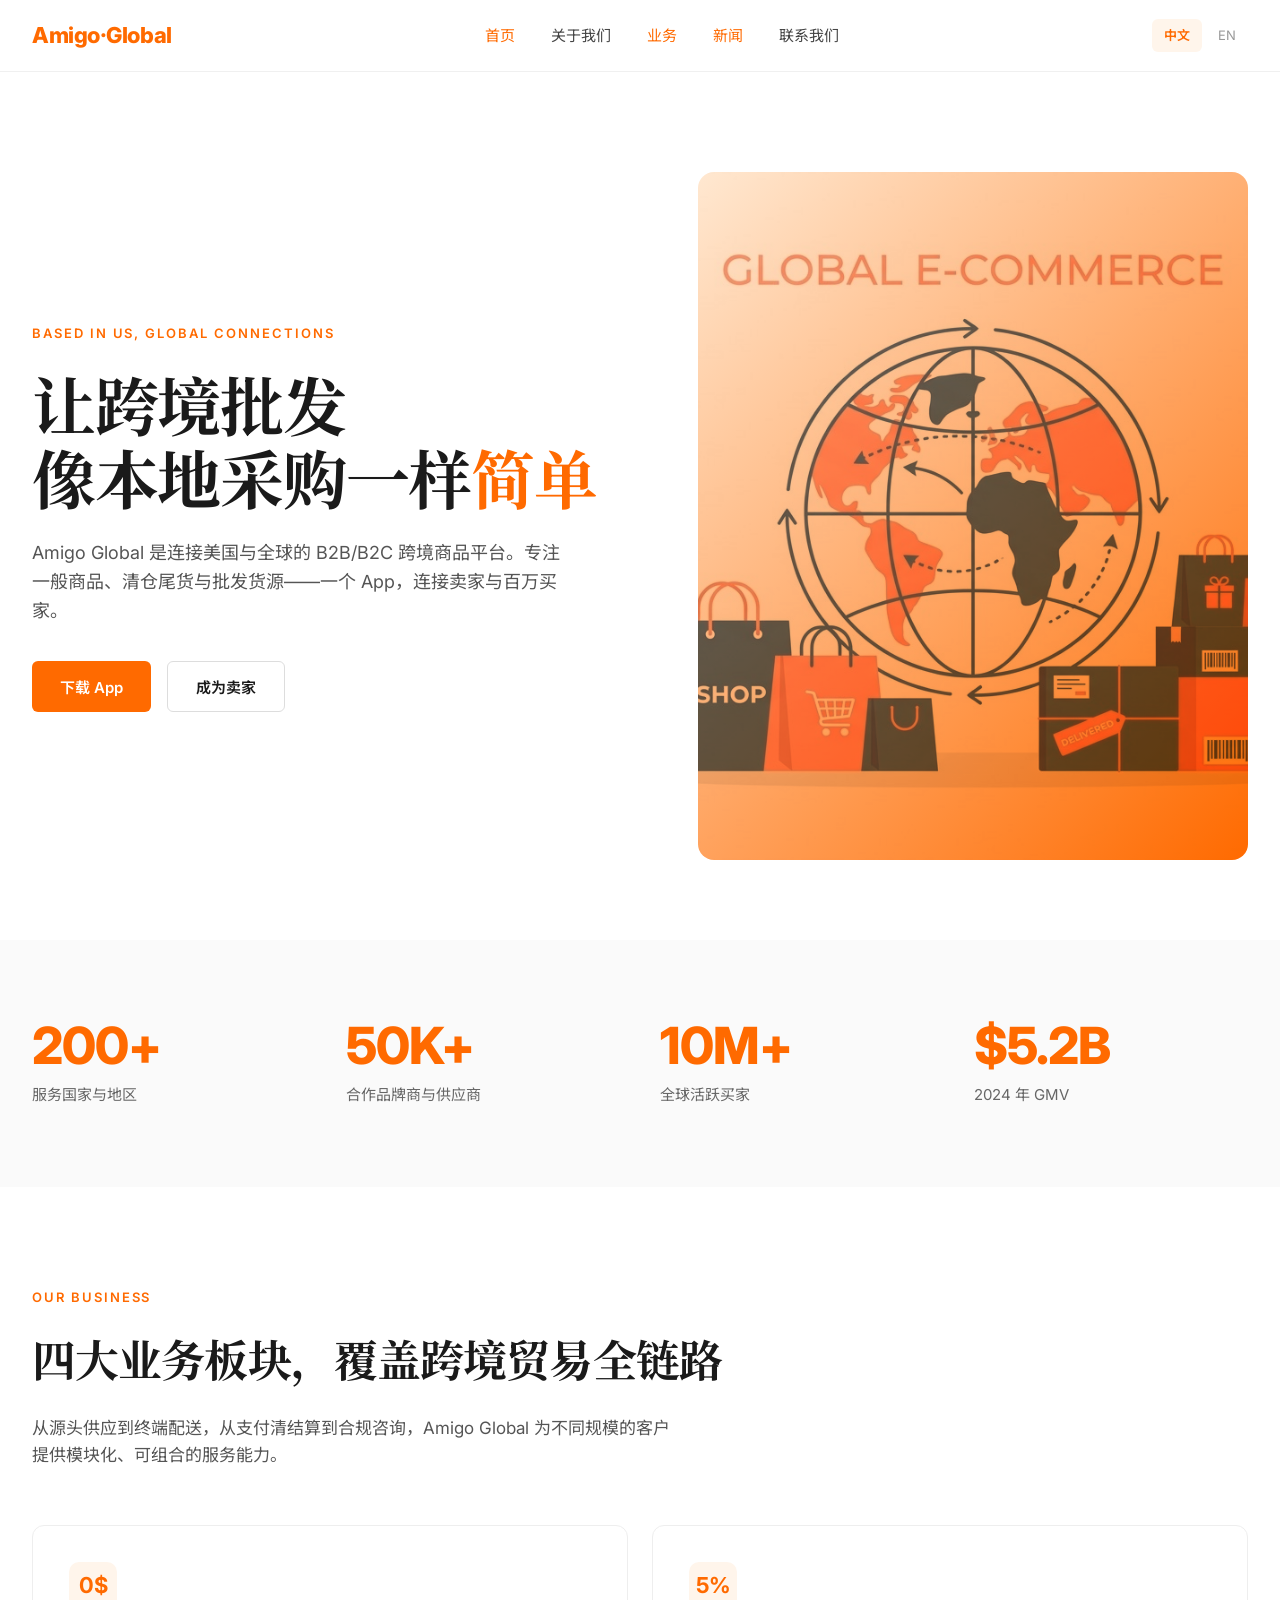
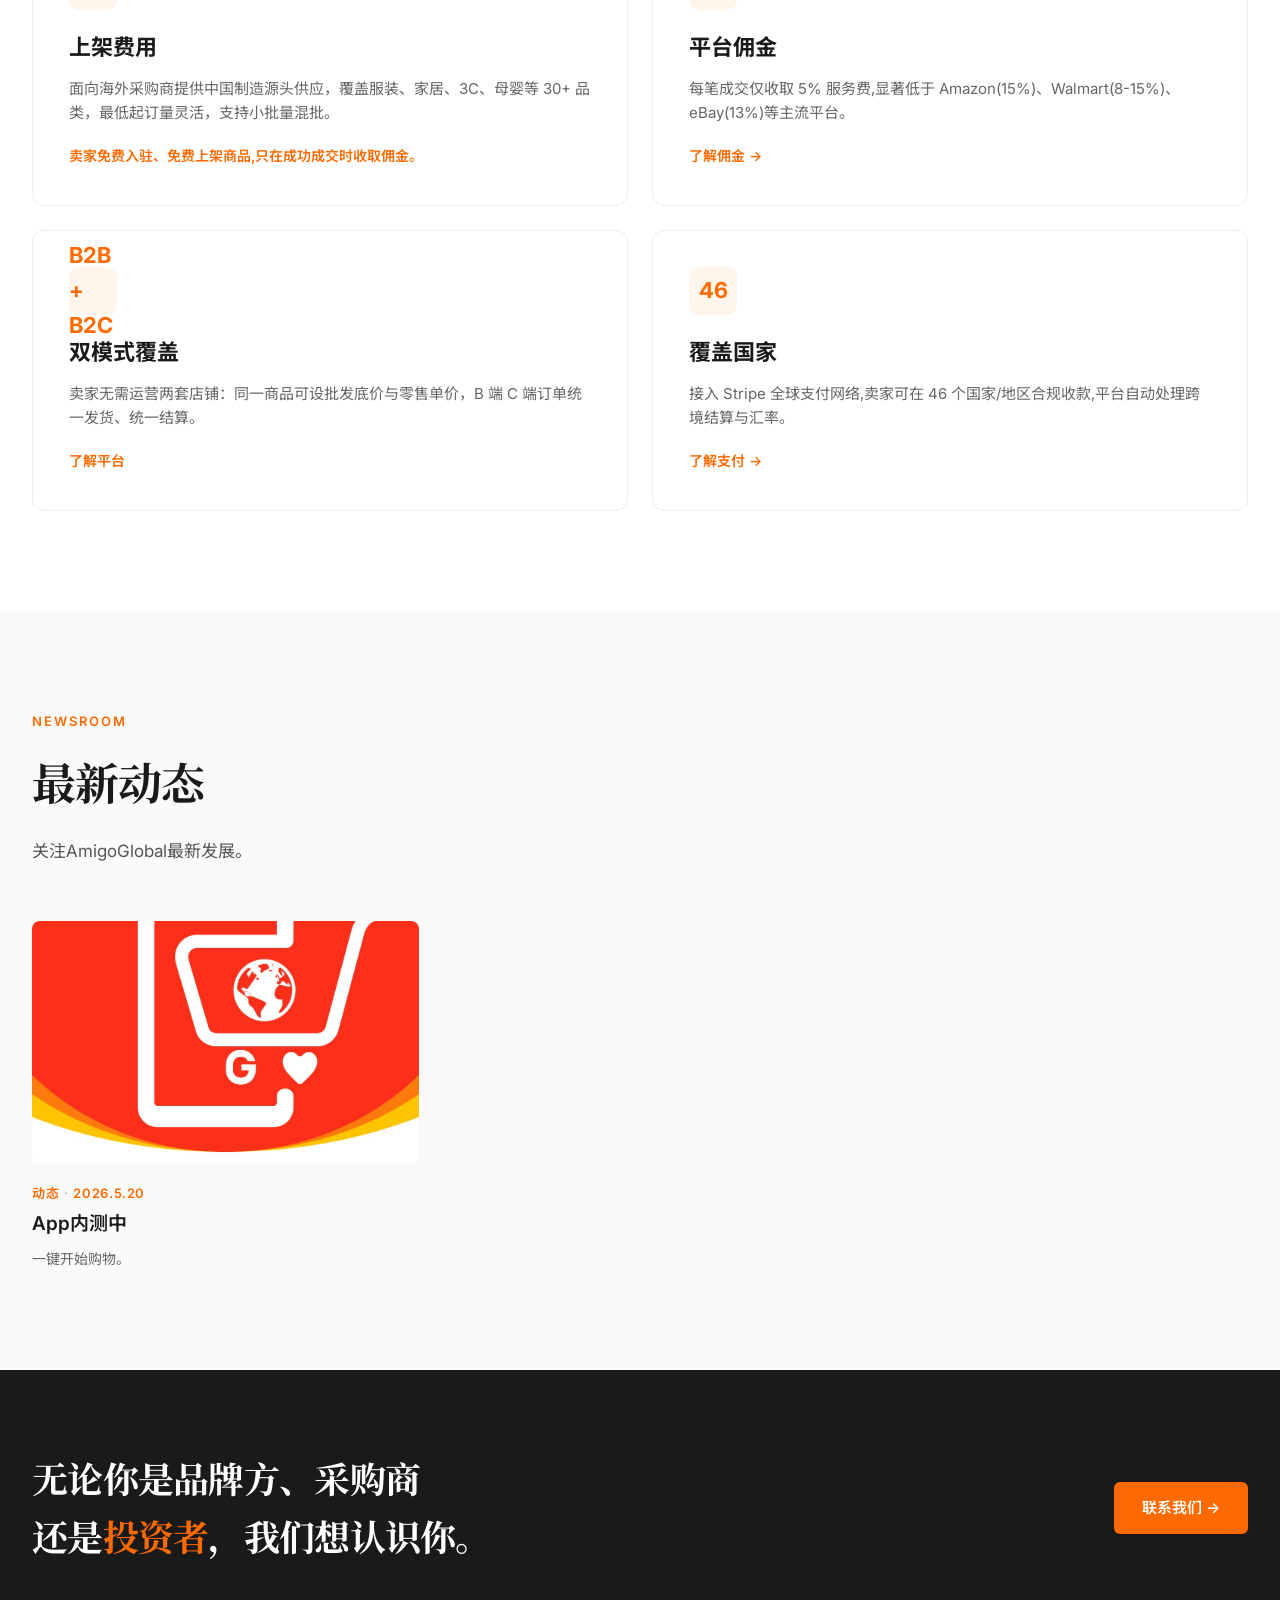
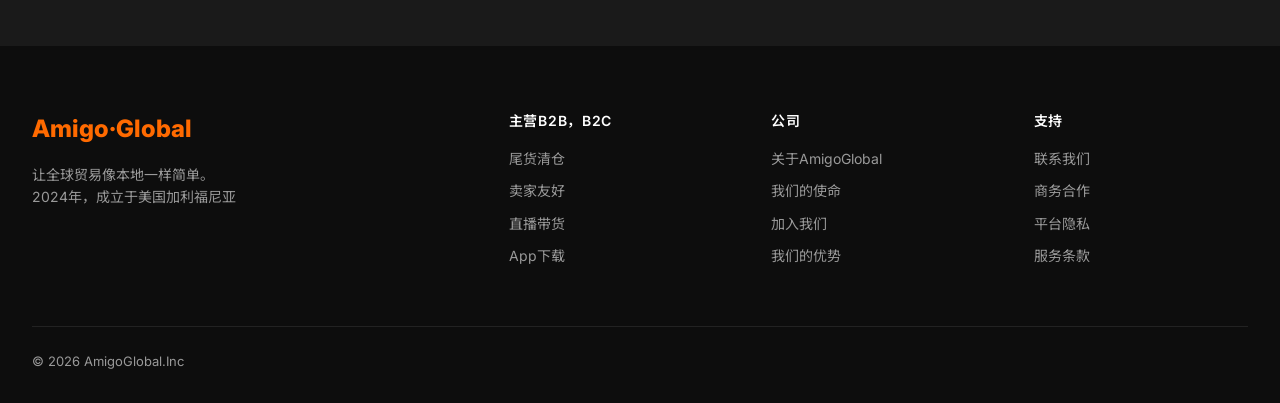
==== zh/index.html @ 95d97fef "Initial Amigo Global website" ====
<!DOCTYPE html>
<html lang="zh-CN">
<head>
  <meta charset="UTF-8" />
  <meta name="viewport" content="width=device-width, initial-scale=1.0" />
  <title data-key="page_title">Amigo Global</title>
  <link href="https://fonts.googleapis.com/css2?family=Inter:wght@400;500;600;700;800&family=Noto+Sans+SC:wght@300;400;500;600;700&family=Noto+Serif+SC:wght@500;700&family=Playfair+Display:wght@500;700&display=swap" rel="stylesheet" />
  <link rel="stylesheet" href="../styles.css" />
  <style>body{opacity:0;transition:opacity .15s}body.ready{opacity:1}</style>
</head>
<body data-page="index">
  <!-- 顶部导航：由 /partials/nav-zh.html 注入 -->
  <div data-include="nav"></div>

  <!-- Hero -->
  <section class="hero">
    <div>
      <div class="hero-eyebrow" data-key="hero.eyebrow"></div>
      <h1 data-key="hero.title" data-html></h1>
      <p data-key="hero.desc"></p>
      <div class="btn-row">
        <button class="btn btn-primary" data-key="hero.btn1"></button>
        <button class="btn btn-ghost" data-key="hero.btn2"></button>
      </div>
    </div>
    <div class="hero-visual">
      <img src="../assets/images/hero.jpg" alt="" onerror="this.style.display='none'" />
    </div>
  </section>

  <!-- 数据条 -->
  <section class="stats">
    <div class="stats-inner" data-list="stats">
      <template>
        <div>
          <div class="stat-num" data-field="num"></div>
          <div class="stat-label" data-field="label"></div>
        </div>
      </template>
    </div>
  </section>

  <!-- 业务板块 -->
  <section class="section" id="business">
    <div class="section-eyebrow" data-key="business.eyebrow"></div>
    <h2 data-key="business.title"></h2>
    <p class="lead" data-key="business.lead"></p>
    <div class="biz-grid" data-list="business.cards">
      <template>
        <div class="biz-card">
          <div class="biz-icon" data-field="icon"></div>
          <h3 data-field="title"></h3>
          <p data-field="desc"></p>
          <div class="biz-link" data-field="link"></div>
        </div>
      </template>
    </div>
  </section>

  <!-- 新闻 -->
  <section class="section bleed" id="news">
    <div class="inner">
      <div class="section-eyebrow" data-key="news.eyebrow"></div>
      <h2 data-key="news.title"></h2>
      <p class="lead" data-key="news.lead"></p>
      <div class="news-grid" data-list="news.cards">
        <template>
          <div class="news-card">
            <div class="news-img"><img data-field-src="image" data-src-prefix="../assets/images/" alt="" onerror="this.style.display='none'" /></div>
            <div class="news-meta"><span data-field="category"></span> · <span data-field="date"></span></div>
            <h4 data-field="title"></h4>
            <p data-field="summary"></p>
          </div>
        </template>
      </div>
    </div>
  </section>

  <!-- CTA -->
  <section class="cta-band">
    <div class="cta-inner">
      <h2 data-key="cta.title" data-html></h2>
      <a href="contact.html" class="btn btn-primary" data-key="cta.btn"></a>
    </div>
  </section>

  <!-- 页脚：由 /partials/footer-zh.html 注入 -->
  <div data-include="footer"></div>

  <script src="../js/include.js"></script>
</body>
</html>
---- styles.css ----
/* ============================================================
   Amigo Global — shared styles
   团队提示：颜色、字体、间距统一改这里，不要在 HTML 里写 style。
   ============================================================ */

:root {
  --brand: #ff6a00;
  --brand-hover: #e55f00;
  --brand-tint: #fff5eb;
  --brand-soft: #ffe8d1;
  --text: #1a1a1a;
  --text-soft: #555;
  --text-muted: #999;
  --border: #eee;
  --border-soft: #f0f0f0;
  --surface: #fff;
  --surface-alt: #fafafa;
  --surface-dark: #1a1a1a;
  --surface-darker: #0d0d0d;
  --max-width: 1280px;

  --font-sans: 'Inter', 'Noto Sans SC', -apple-system, BlinkMacSystemFont, sans-serif;
  --font-serif: 'Playfair Display', 'Noto Serif SC', Georgia, serif;
}

/* ---------- reset ---------- */
* { margin: 0; padding: 0; box-sizing: border-box; }
html, body { max-width: 100%; overflow-x: hidden; }
body { font-family: var(--font-sans); color: var(--text); background: var(--surface); line-height: 1.6; }
a { color: inherit; text-decoration: none; }
img { max-width: 100%; display: block; }
em { font-style: normal; color: var(--brand); }
html[lang="en"] em { font-style: italic; }

/* ---------- Navigation ---------- */
nav.top { position: sticky; top: 0; background: rgba(255,255,255,0.96); backdrop-filter: blur(12px); border-bottom: 1px solid var(--border-soft); z-index: 100; }
.nav-inner { max-width: var(--max-width); margin: 0 auto; padding: 18px 32px; display: flex; align-items: center; justify-content: space-between; gap: 16px; min-width: 0; }
.brand { font-weight: 800; font-size: 22px; letter-spacing: -0.02em; }
.brand span { color: var(--brand); }
.nav-links { display: flex; gap: 36px; font-size: 15px; }
.nav-links a { color: #444; transition: color 0.2s; }
.nav-links a:hover, .nav-links a.active { color: var(--brand); }
.lang-toggle { display: flex; gap: 4px; font-size: 13px; align-items: center; }
.lang-toggle a { padding: 6px 12px; border-radius: 6px; color: var(--text-muted); cursor: pointer; }
.lang-toggle .lang-current { background: var(--brand-tint); color: var(--brand); font-weight: 600; cursor: default; }

/* ---------- Buttons ---------- */
.btn { padding: 14px 28px; border-radius: 6px; font-size: 15px; font-weight: 600; transition: all 0.2s; cursor: pointer; border: none; font-family: inherit; display: inline-block; }
.btn-primary { background: var(--brand); color: white; }
.btn-primary:hover { background: var(--brand-hover); }
.btn-ghost { background: transparent; border: 1px solid #ddd; color: var(--text); }
.btn-ghost:hover { border-color: var(--brand); color: var(--brand); }

/* ---------- Hero (homepage) ---------- */
.hero { width: 100%; padding: 100px 32px 80px; max-width: var(--max-width); margin: 0 auto; display: grid; grid-template-columns: minmax(0, 1.1fr) minmax(0, 1fr); gap: 60px; align-items: center; }
.hero > * { min-width: 0; }
.hero-eyebrow { display: inline-block; font-size: 13px; letter-spacing: 0.15em; color: var(--brand); font-weight: 600; margin-bottom: 24px; }
.hero h1 { font-family: var(--font-serif); font-size: clamp(40px, 5vw, 64px); font-weight: 700; line-height: 1.15; letter-spacing: -0.02em; margin-bottom: 24px; max-width: 100%; overflow-wrap: anywhere; }
.hero p { font-size: 18px; color: var(--text-soft); max-width: 540px; margin-bottom: 36px; overflow-wrap: anywhere; }
.btn-row { display: flex; gap: 16px; }
.hero-visual { width: 100%; max-width: 100%; aspect-ratio: 4/5; background: linear-gradient(135deg, var(--brand-soft) 0%, var(--brand) 100%); border-radius: 16px; position: relative; overflow: hidden; }
.hero-visual img { position: absolute; inset: 0; width: 100%; height: 100%; object-fit: cover; mix-blend-mode: multiply; opacity: 0.65; }

/* ---------- Stats strip ---------- */
.stats { background: var(--surface-alt); padding: 80px 32px; }
.stats-inner { max-width: var(--max-width); margin: 0 auto; display: grid; grid-template-columns: repeat(4, 1fr); gap: 40px; }
.stat-num { font-family: 'Inter', sans-serif; font-size: clamp(36px, 4vw, 56px); font-weight: 800; color: var(--brand); letter-spacing: -0.02em; line-height: 1; margin-bottom: 12px; }
.stat-label { color: #666; font-size: 15px; }

/* ---------- Section base ---------- */
section.section { max-width: var(--max-width); margin: 0 auto; padding: 100px 32px; }
section.section.bleed { max-width: none; margin: 0; background: var(--surface-alt); padding-left: 0; padding-right: 0; }
section.section.bleed > .inner { max-width: var(--max-width); margin: 0 auto; padding: 0 32px; }
.section-eyebrow { font-size: 13px; letter-spacing: 0.15em; color: var(--brand); font-weight: 600; margin-bottom: 16px; }
.section h2, .page-hero h1, .mission h2, .cta-band h2, .values-inner h2, .form-section h2, .offices h2 { font-family: var(--font-serif); letter-spacing: -0.02em; }
.section h2 { font-size: clamp(32px, 3.5vw, 44px); font-weight: 700; margin-bottom: 20px; max-width: 720px; }
.section .lead { font-size: 17px; color: var(--text-soft); max-width: 640px; margin-bottom: 56px; }

/* ---------- Business pillars ---------- */
.biz-grid { display: grid; grid-template-columns: repeat(2, 1fr); gap: 24px; }
.biz-card { background: var(--surface); border: 1px solid var(--border); border-radius: 12px; padding: 36px; transition: all 0.3s; }
.biz-card:hover { border-color: var(--brand); transform: translateY(-2px); box-shadow: 0 12px 40px rgba(255,106,0,0.08); }
.biz-icon { width: 48px; height: 48px; border-radius: 10px; background: var(--brand-tint); color: var(--brand); display: flex; align-items: center; justify-content: center; font-size: 22px; margin-bottom: 20px; font-weight: 700; }
.biz-card h3 { font-size: 22px; font-weight: 700; margin-bottom: 12px; }
.biz-card p { color: #666; font-size: 15px; }
.biz-link { display: inline-flex; align-items: center; gap: 6px; margin-top: 20px; color: var(--brand); font-weight: 600; font-size: 14px; }

/* ---------- News grid ---------- */
.news-grid { display: grid; grid-template-columns: repeat(3, 1fr); gap: 28px; }
.news-card { display: flex; flex-direction: column; }
.news-img { aspect-ratio: 16/10; border-radius: 8px; background: #f0f0f0; margin-bottom: 20px; overflow: hidden; }
.news-img img { width: 100%; height: 100%; object-fit: cover; }
.news-meta { font-size: 13px; color: var(--text-muted); margin-bottom: 8px; letter-spacing: 0.05em; }
.news-meta span { color: var(--brand); font-weight: 600; }
.news-card h4 { font-size: 19px; font-weight: 600; line-height: 1.4; margin-bottom: 10px; }
.news-card p { color: #666; font-size: 14px; }

/* ---------- CTA band ---------- */
.cta-band { background: var(--surface-dark); color: white; padding: 80px 32px; }
.cta-inner { max-width: var(--max-width); margin: 0 auto; display: flex; align-items: center; justify-content: space-between; gap: 40px; }
.cta-band h2 { font-size: 36px; font-weight: 700; }

/* ---------- Footer ---------- */
footer { background: var(--surface-darker); color: #999; padding: 64px 32px 32px; }
.footer-inner { max-width: var(--max-width); margin: 0 auto; }
.footer-grid { display: grid; grid-template-columns: 2fr 1fr 1fr 1fr; gap: 48px; margin-bottom: 48px; }
.footer-brand { font-size: 24px; font-weight: 800; color: white; margin-bottom: 16px; }
.footer-brand span { color: var(--brand); }
.footer-tagline { font-size: 14px; max-width: 320px; }
footer h5 { color: white; font-size: 14px; font-weight: 600; margin-bottom: 16px; letter-spacing: 0.05em; }
footer ul { list-style: none; }
footer ul li { margin-bottom: 10px; font-size: 14px; }
footer ul li a:hover { color: var(--brand); }
.footer-bottom { padding-top: 24px; border-top: 1px solid #222; font-size: 13px; display: flex; justify-content: space-between; gap: 16px; flex-wrap: wrap; }

/* ---------- About page hero & mission ---------- */
.page-hero { padding: 80px 32px 60px; max-width: var(--max-width); margin: 0 auto; }
.breadcrumb { font-size: 13px; color: var(--text-muted); margin-bottom: 24px; letter-spacing: 0.05em; }
.breadcrumb span { color: var(--brand); }
.page-hero h1 { font-size: clamp(40px, 5vw, 64px); font-weight: 700; line-height: 1.15; max-width: 900px; margin-bottom: 28px; }
.page-hero p { font-size: 19px; color: var(--text-soft); max-width: 720px; line-height: 1.7; }

.mission { background: var(--surface-alt); padding: 80px 32px; }
.mission-inner { max-width: var(--max-width); margin: 0 auto; display: grid; grid-template-columns: 1fr 1.2fr; gap: 80px; align-items: center; }
.mission .label { font-size: 13px; letter-spacing: 0.15em; color: var(--brand); font-weight: 600; margin-bottom: 16px; }
.mission h2 { font-size: 40px; font-weight: 700; line-height: 1.2; }
.mission .copy p { font-size: 17px; color: #444; margin-bottom: 20px; line-height: 1.8; }
.mission .copy p:first-child::first-letter { font-family: var(--font-serif); font-size: 56px; font-weight: 700; color: var(--brand); float: left; line-height: 1; padding-right: 12px; padding-top: 4px; }

/* ---------- Timeline ---------- */
.timeline { margin-top: 60px; position: relative; padding-left: 40px; }
.timeline::before { content: ''; position: absolute; left: 8px; top: 12px; bottom: 12px; width: 2px; background: linear-gradient(to bottom, var(--brand), #ffd0a8); }
.ti { position: relative; padding: 24px 0 24px 40px; display: grid; grid-template-columns: 120px 1fr; gap: 32px; }
.ti::before { content: ''; position: absolute; left: -40px; top: 32px; width: 18px; height: 18px; border-radius: 50%; background: white; border: 3px solid var(--brand); }
.ti-year { font-family: 'Inter', sans-serif; font-size: 28px; font-weight: 800; color: var(--brand); letter-spacing: -0.02em; }
.ti h4 { font-size: 18px; font-weight: 700; margin-bottom: 6px; }
.ti p { color: #666; font-size: 15px; }

/* ---------- Team ---------- */
.team-grid { display: grid; grid-template-columns: repeat(4, 1fr); gap: 24px; margin-top: 56px; }
.team-card { background: var(--surface); border: 1px solid var(--border); border-radius: 12px; overflow: hidden; transition: all 0.3s; }
.team-card:hover { border-color: var(--brand); transform: translateY(-2px); }
.team-photo { aspect-ratio: 1; background: linear-gradient(135deg, var(--brand-soft), #ffb87a); display: flex; align-items: center; justify-content: center; font-family: var(--font-serif); font-size: 64px; font-weight: 700; color: var(--brand); overflow: hidden; }
.team-photo img { width: 100%; height: 100%; object-fit: cover; }
.team-body { padding: 20px; }
.team-card h4 { font-size: 17px; font-weight: 700; margin-bottom: 4px; }
.team-card .role { color: var(--brand); font-size: 13px; font-weight: 600; margin-bottom: 8px; }
.team-card p { color: #666; font-size: 13px; line-height: 1.5; }

/* ---------- Values ---------- */
.values { background: var(--surface-dark); color: white; padding: 100px 32px; }
.values-inner { max-width: var(--max-width); margin: 0 auto; }
.values-inner .section-eyebrow { color: var(--brand); }
.values-inner h2 { color: white; font-size: 44px; font-weight: 700; max-width: 700px; }
.values-grid { display: grid; grid-template-columns: repeat(3, 1fr); gap: 32px; margin-top: 60px; }
.value-item { padding: 32px; border: 1px solid #2a2a2a; border-radius: 12px; transition: all 0.3s; }
.value-item:hover { border-color: var(--brand); background: #1f1f1f; }
.value-num { font-family: 'Inter', sans-serif; font-size: 14px; font-weight: 600; color: var(--brand); letter-spacing: 0.1em; margin-bottom: 16px; }
.value-item h4 { font-family: var(--font-serif); font-size: 24px; font-weight: 700; margin-bottom: 12px; }
.value-item p { color: #aaa; font-size: 15px; line-height: 1.7; }

/* ---------- Contact page ---------- */
.channels { max-width: var(--max-width); margin: 60px auto 0; padding: 0 32px 80px; }
.channels-grid { display: grid; grid-template-columns: repeat(3, 1fr); gap: 24px; }
.channel-card { background: var(--surface); border: 1px solid var(--border); border-radius: 12px; padding: 32px; transition: all 0.3s; }
.channel-card:hover { border-color: var(--brand); box-shadow: 0 12px 32px rgba(255,106,0,0.06); }
.channel-icon { width: 44px; height: 44px; border-radius: 10px; background: var(--brand-tint); color: var(--brand); display: flex; align-items: center; justify-content: center; font-size: 18px; font-weight: 700; margin-bottom: 20px; }
.channel-card h3 { font-size: 19px; font-weight: 700; margin-bottom: 10px; }
.channel-card p { color: #666; font-size: 14px; margin-bottom: 16px; }
.channel-card a { color: var(--brand); font-weight: 600; font-size: 14px; }

.form-section { background: var(--surface-alt); padding: 100px 32px; }
.form-inner { max-width: 1080px; margin: 0 auto; display: grid; grid-template-columns: 1fr 1.3fr; gap: 80px; }
.form-section .label { font-size: 13px; letter-spacing: 0.15em; color: var(--brand); font-weight: 600; margin-bottom: 16px; }
.form-section h2 { font-size: 36px; font-weight: 700; line-height: 1.2; margin-bottom: 20px; }
.form-section .lead { color: var(--text-soft); margin-bottom: 28px; }
.form-section ul { list-style: none; }
.form-section ul li { padding: 8px 0; color: #444; font-size: 15px; display: flex; gap: 12px; align-items: center; }
.form-section ul li::before { content: '→'; color: var(--brand); font-weight: 700; }

form { background: var(--surface); padding: 36px; border-radius: 12px; border: 1px solid var(--border); }
.form-row { display: grid; grid-template-columns: 1fr 1fr; gap: 16px; margin-bottom: 16px; }
.field { display: block; }
.field.full { margin-bottom: 16px; }
.field label { display: block; font-size: 13px; font-weight: 600; color: #444; margin-bottom: 6px; }
.field input, .field select, .field textarea { width: 100%; padding: 12px 14px; border: 1px solid #ddd; border-radius: 8px; font-family: inherit; font-size: 15px; transition: border 0.2s; background: white; color: var(--text); }
.field input:focus, .field select:focus, .field textarea:focus { outline: none; border-color: var(--brand); }
.field textarea { min-height: 110px; resize: vertical; }
.submit { width: 100%; padding: 14px; background: var(--brand); color: white; border: none; border-radius: 8px; font-weight: 600; font-size: 15px; cursor: pointer; margin-top: 8px; transition: background 0.2s; font-family: inherit; }
.submit:hover { background: var(--brand-hover); }

.offices { max-width: var(--max-width); margin: 0 auto; padding: 100px 32px; }
.offices h2 { font-size: 40px; font-weight: 700; margin-bottom: 56px; }
.office-grid { display: grid; grid-template-columns: repeat(4, 1fr); gap: 24px; }
.office { padding: 28px; border: 1px solid var(--border); border-radius: 12px; }
.office .city { font-family: var(--font-serif); font-size: 22px; font-weight: 700; color: var(--brand); margin-bottom: 4px; }
.office .country { font-size: 12px; letter-spacing: 0.1em; color: var(--text-muted); margin-bottom: 16px; }
.office .addr { font-size: 14px; color: var(--text-soft); line-height: 1.7; margin-bottom: 12px; }
.office .tel { font-size: 13px; color: #888; }

/* ---------- Responsive ---------- */
@media (max-width: 900px) {
  .hero { grid-template-columns: minmax(0, 1fr); padding: 60px 24px; }
  .stats-inner, .biz-grid, .news-grid, .footer-grid { grid-template-columns: 1fr 1fr; }
  .nav-links { display: none; }
  .cta-inner { flex-direction: column; align-items: flex-start; }
  .mission-inner { grid-template-columns: 1fr; gap: 32px; }
  .team-grid, .channels-grid, .office-grid { grid-template-columns: 1fr 1fr; }
  .values-grid { grid-template-columns: 1fr; }
  .form-inner { grid-template-columns: 1fr; gap: 32px; }
  .form-row { grid-template-columns: 1fr; }
}

@media (max-width: 520px) {
  .nav-inner { padding: 14px 20px; }
  .brand { font-size: 20px; white-space: nowrap; }
  .lang-toggle { font-size: 12px; flex-shrink: 0; }
  .lang-toggle a { padding: 5px 8px; }
  .hero { width: calc(100% - 40px); padding: 48px 0 56px; gap: 32px; }
  .hero, .hero > *, .hero p, .btn-row, .hero-visual { max-width: 100%; }
  .hero h1, .page-hero h1 { font-size: 34px; line-height: 1.16; }
  .hero p, .page-hero p { font-size: 16px; }
  .hero-eyebrow, .section-eyebrow { letter-spacing: 0.12em; }
  .btn-row { flex-direction: column; }
  .btn-row .btn { width: 100%; text-align: center; }
  .stats { padding: 56px 20px; }
  .stats-inner, .biz-grid, .news-grid, .footer-grid, .team-grid, .channels-grid, .office-grid { grid-template-columns: 1fr; }
  section.section, .page-hero, .mission, .values, .form-section, .offices { padding-left: 20px; padding-right: 20px; }
  section.section.bleed > .inner { padding-left: 20px; padding-right: 20px; }
  .biz-card, .channel-card, form { padding: 24px; }
}
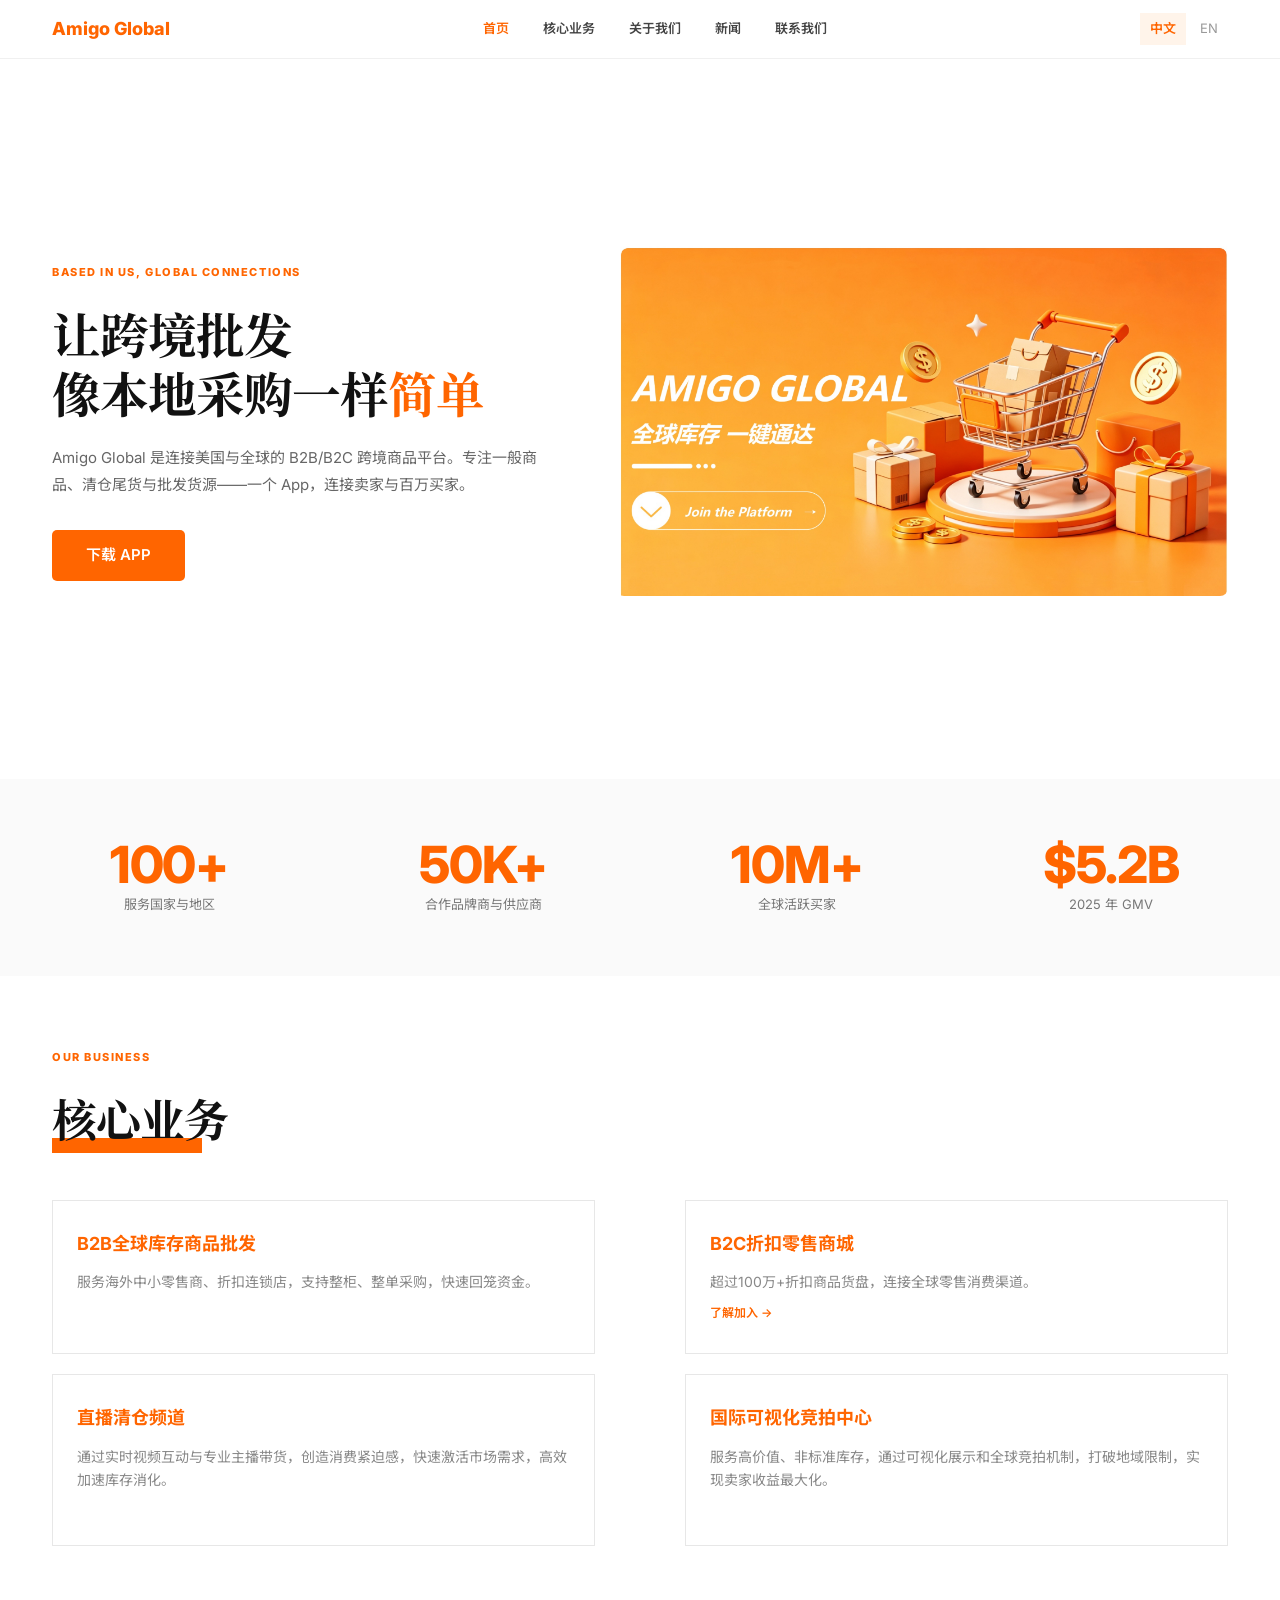
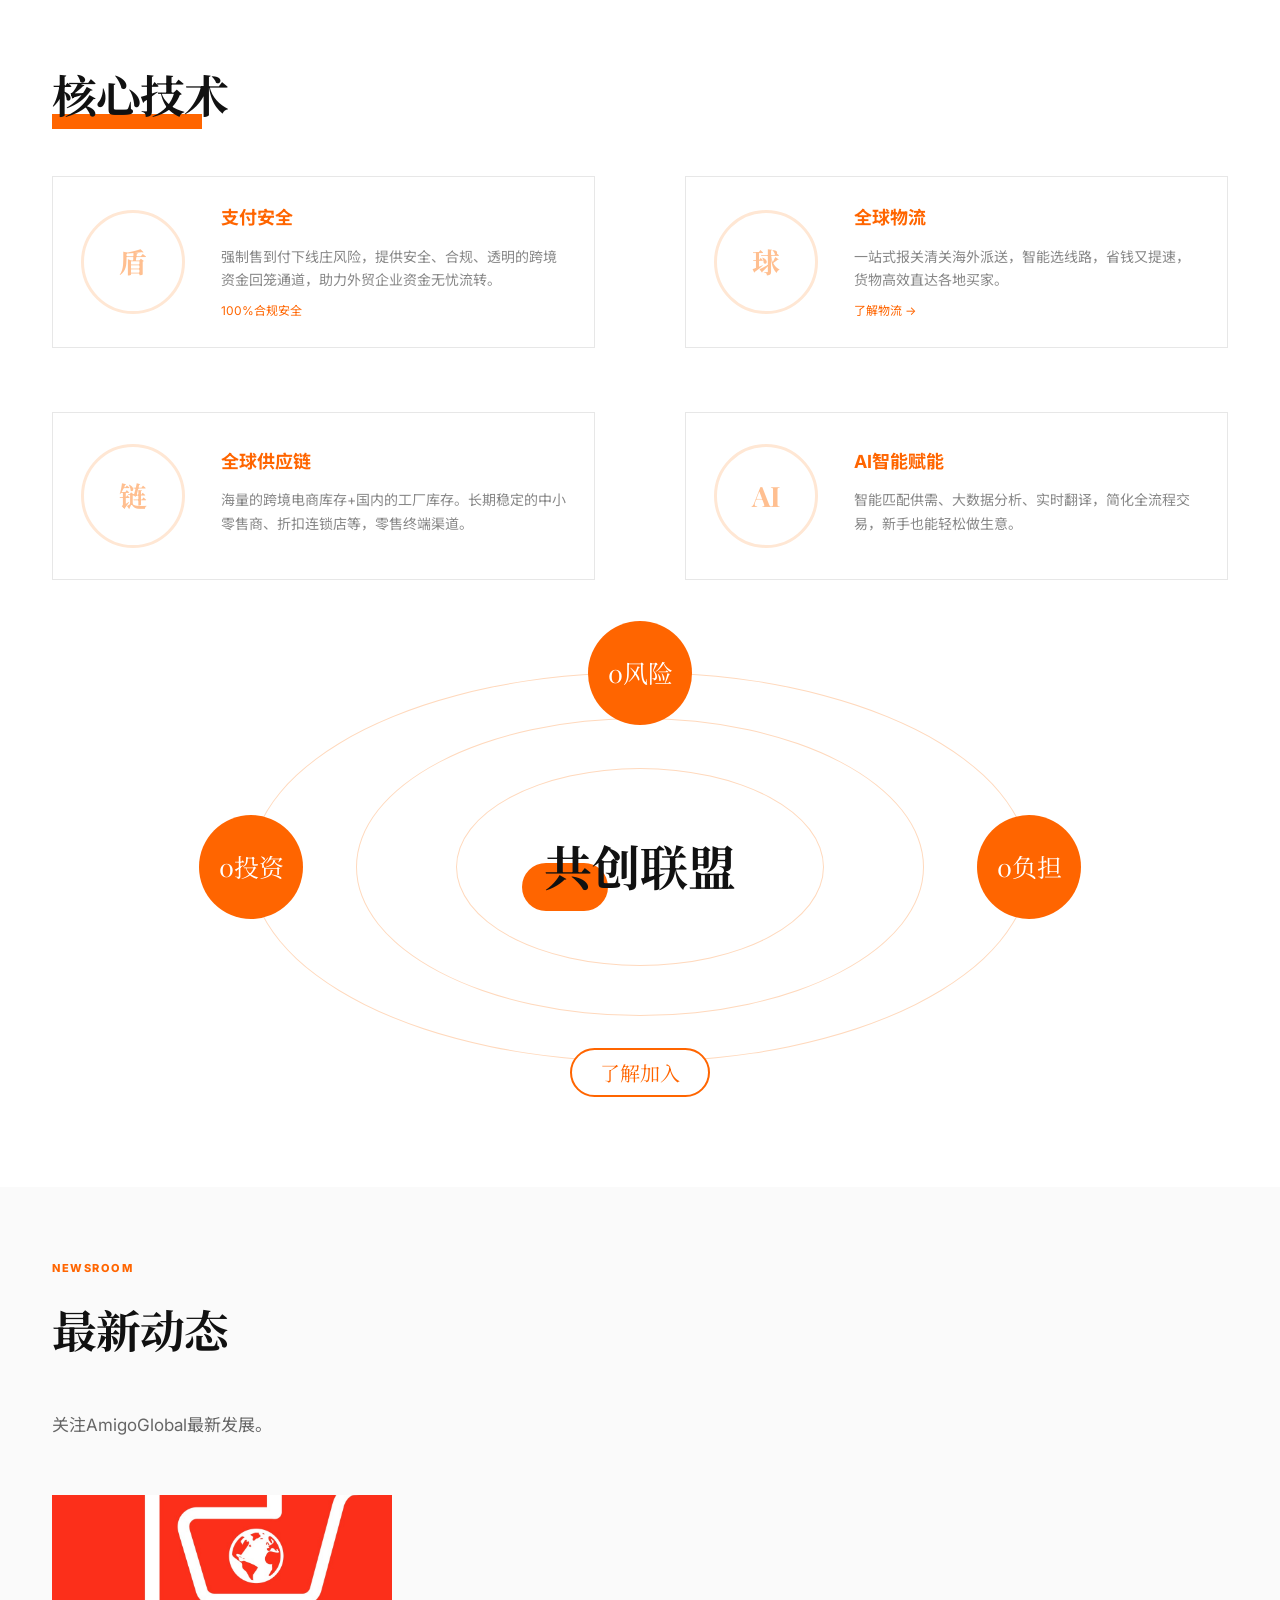
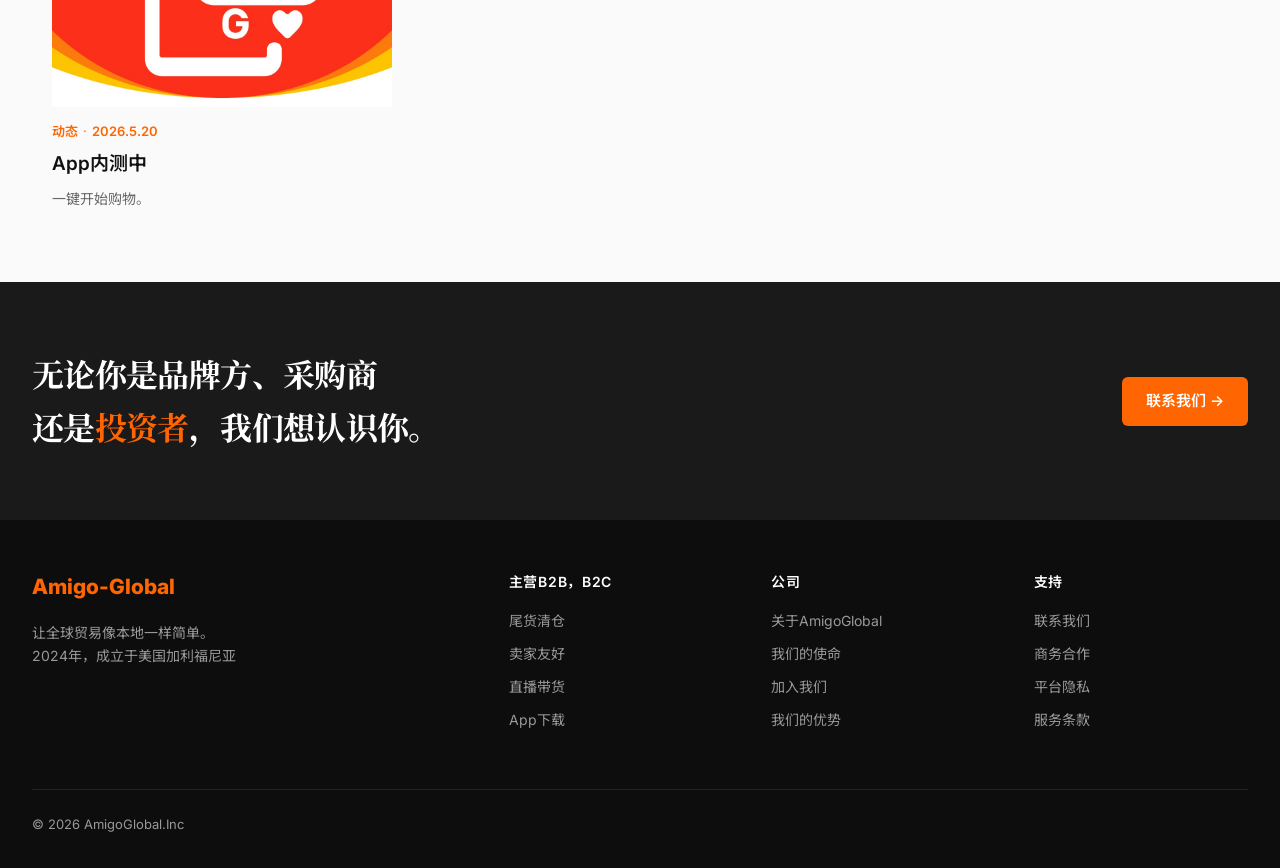
==== commit d3957290: "Redesign homepage and about page" ====
--- a/zh/index.html
+++ b/zh/index.html
@@ -19,12 +19,11 @@
       <h1 data-key="hero.title" data-html></h1>
       <p data-key="hero.desc"></p>
       <div class="btn-row">
-        <button class="btn btn-primary" data-key="hero.btn1"></button>
-        <button class="btn btn-ghost" data-key="hero.btn2"></button>
+        <a class="btn btn-primary" href="contact.html" data-key="hero.btn1"></a>
       </div>
     </div>
     <div class="hero-visual">
-      <img src="../assets/images/hero.jpg" alt="" onerror="this.style.display='none'" />
+      <img src="../assets/images/hero-commerce.jpg" alt="Amigo Global 全球电商平台" />
     </div>
   </section>
 
@@ -43,17 +42,45 @@
   <!-- 业务板块 -->
   <section class="section" id="business">
     <div class="section-eyebrow" data-key="business.eyebrow"></div>
-    <h2 data-key="business.title"></h2>
-    <p class="lead" data-key="business.lead"></p>
+    <h2 class="accent-underline" data-key="business.title"></h2>
     <div class="biz-grid" data-list="business.cards">
       <template>
         <div class="biz-card">
-          <div class="biz-icon" data-field="icon"></div>
           <h3 data-field="title"></h3>
           <p data-field="desc"></p>
           <div class="biz-link" data-field="link"></div>
         </div>
       </template>
+    </div>
+  </section>
+
+  <!-- 核心技术 -->
+  <section class="section technology">
+    <h2 class="accent-underline" data-key="technology.title"></h2>
+    <div class="tech-grid" data-list="technology.cards">
+      <template>
+        <div class="tech-card">
+          <div class="tech-icon" data-field="icon"></div>
+          <div>
+            <h3 data-field="title"></h3>
+            <p data-field="desc"></p>
+            <div class="tech-link" data-field="link"></div>
+          </div>
+        </div>
+      </template>
+    </div>
+  </section>
+
+  <!-- 共创联盟 -->
+  <section class="alliance">
+    <div class="alliance-inner">
+      <div class="alliance-orbit">
+        <div class="alliance-bubble alliance-risk" data-key="alliance.risk"></div>
+        <div class="alliance-bubble alliance-invest" data-key="alliance.invest"></div>
+        <div class="alliance-bubble alliance-burden" data-key="alliance.burden"></div>
+        <div class="alliance-core" data-key="alliance.title"></div>
+      </div>
+      <a class="alliance-link" href="contact.html" data-key="alliance.link"></a>
     </div>
   </section>
 
--- a/styles.css
+++ b/styles.css
@@ -40,9 +40,16 @@
 .nav-links { display: flex; gap: 36px; font-size: 15px; }
 .nav-links a { color: #444; transition: color 0.2s; }
 .nav-links a:hover, .nav-links a.active { color: var(--brand); }
+.nav-right { display: flex; align-items: center; gap: 8px; }
 .lang-toggle { display: flex; gap: 4px; font-size: 13px; align-items: center; }
 .lang-toggle a { padding: 6px 12px; border-radius: 6px; color: var(--text-muted); cursor: pointer; }
 .lang-toggle .lang-current { background: var(--brand-tint); color: var(--brand); font-weight: 600; cursor: default; }
+.nav-toggle { display: none; width: 40px; height: 40px; padding: 0; background: transparent; border: none; cursor: pointer; border-radius: 8px; flex-direction: column; align-items: center; justify-content: center; gap: 5px; }
+.nav-toggle span { display: block; width: 22px; height: 2px; background: var(--text); border-radius: 2px; transition: transform 0.2s, opacity 0.2s; }
+.nav-toggle:hover { background: var(--surface-alt); }
+.nav-toggle[aria-expanded="true"] span:nth-child(1) { transform: translateY(7px) rotate(45deg); }
+.nav-toggle[aria-expanded="true"] span:nth-child(2) { opacity: 0; }
+.nav-toggle[aria-expanded="true"] span:nth-child(3) { transform: translateY(-7px) rotate(-45deg); }
 
 /* ---------- Buttons ---------- */
 .btn { padding: 14px 28px; border-radius: 6px; font-size: 15px; font-weight: 600; transition: all 0.2s; cursor: pointer; border: none; font-family: inherit; display: inline-block; }
@@ -80,7 +87,7 @@
 .biz-grid { display: grid; grid-template-columns: repeat(2, 1fr); gap: 24px; }
 .biz-card { background: var(--surface); border: 1px solid var(--border); border-radius: 12px; padding: 36px; transition: all 0.3s; }
 .biz-card:hover { border-color: var(--brand); transform: translateY(-2px); box-shadow: 0 12px 40px rgba(255,106,0,0.08); }
-.biz-icon { width: 48px; height: 48px; border-radius: 10px; background: var(--brand-tint); color: var(--brand); display: flex; align-items: center; justify-content: center; font-size: 22px; margin-bottom: 20px; font-weight: 700; }
+.biz-icon { min-width: 48px; width: auto; height: 48px; padding: 0 14px; border-radius: 10px; background: var(--brand-tint); color: var(--brand); display: inline-flex; align-items: center; justify-content: center; font-size: 18px; margin-bottom: 20px; font-weight: 700; white-space: nowrap; }
 .biz-card h3 { font-size: 22px; font-weight: 700; margin-bottom: 12px; }
 .biz-card p { color: #666; font-size: 15px; }
 .biz-link { display: inline-flex; align-items: center; gap: 6px; margin-top: 20px; color: var(--brand); font-weight: 600; font-size: 14px; }
@@ -188,6 +195,10 @@
 .field textarea { min-height: 110px; resize: vertical; }
 .submit { width: 100%; padding: 14px; background: var(--brand); color: white; border: none; border-radius: 8px; font-weight: 600; font-size: 15px; cursor: pointer; margin-top: 8px; transition: background 0.2s; font-family: inherit; }
 .submit:hover { background: var(--brand-hover); }
+.submit:disabled { background: #ffb27a; cursor: not-allowed; }
+.form-status { margin-top: 14px; padding: 10px 14px; border-radius: 8px; font-size: 14px; line-height: 1.5; display: none; }
+.form-status[data-state="success"] { display: block; background: #ecfdf3; color: #0f7a3e; border: 1px solid #b6ebc7; }
+.form-status[data-state="error"] { display: block; background: #fef2f2; color: #b32424; border: 1px solid #f3c2c2; }
 
 .offices { max-width: var(--max-width); margin: 0 auto; padding: 100px 32px; }
 .offices h2 { font-size: 40px; font-weight: 700; margin-bottom: 56px; }
@@ -202,7 +213,22 @@
 @media (max-width: 900px) {
   .hero { grid-template-columns: minmax(0, 1fr); padding: 60px 24px; }
   .stats-inner, .biz-grid, .news-grid, .footer-grid { grid-template-columns: 1fr 1fr; }
-  .nav-links { display: none; }
+  .nav-toggle { display: flex; }
+  .nav-links {
+    position: absolute; top: 100%; left: 0; right: 0;
+    flex-direction: column; gap: 0; padding: 8px 0;
+    background: rgba(255,255,255,0.98); backdrop-filter: blur(12px);
+    border-bottom: 1px solid var(--border-soft);
+    box-shadow: 0 12px 32px rgba(0,0,0,0.06);
+    max-height: 0; overflow: hidden;
+    transition: max-height 0.25s ease, padding 0.25s ease;
+  }
+  nav.top.nav-open .nav-links { max-height: 80vh; padding: 8px 0; }
+  .nav-links a {
+    display: block; padding: 16px 32px; font-size: 16px;
+    border-bottom: 1px solid var(--border-soft);
+  }
+  .nav-links a:last-child { border-bottom: none; }
   .cta-inner { flex-direction: column; align-items: flex-start; }
   .mission-inner { grid-template-columns: 1fr; gap: 32px; }
   .team-grid, .channels-grid, .office-grid { grid-template-columns: 1fr 1fr; }
@@ -223,9 +249,248 @@
   .hero-eyebrow, .section-eyebrow { letter-spacing: 0.12em; }
   .btn-row { flex-direction: column; }
   .btn-row .btn { width: 100%; text-align: center; }
-  .stats { padding: 56px 20px; }
-  .stats-inner, .biz-grid, .news-grid, .footer-grid, .team-grid, .channels-grid, .office-grid { grid-template-columns: 1fr; }
+  .stats { padding: 40px 20px; }
+  .stats-inner { grid-template-columns: 1fr 1fr; gap: 24px 16px; }
+  .stat-num { font-size: 38px; margin-bottom: 6px; }
+  .stat-label { font-size: 13px; }
+  .biz-grid, .news-grid, .footer-grid, .team-grid, .channels-grid, .office-grid { grid-template-columns: 1fr; }
   section.section, .page-hero, .mission, .values, .form-section, .offices { padding-left: 20px; padding-right: 20px; }
   section.section.bleed > .inner { padding-left: 20px; padding-right: 20px; }
   .biz-card, .channel-card, form { padding: 24px; }
 }
+
+/* ============================================================
+   2026 brand refresh — reference-led homepage and about page
+   ============================================================ */
+:root {
+  --brand: #ff6500;
+  --brand-hover: #e95c00;
+  --brand-tint: #fff4ea;
+  --brand-soft: #ffd6af;
+  --text: #111111;
+  --text-soft: #666666;
+  --border: #e7e7e7;
+  --surface-alt: #fafafa;
+  --max-width: 1240px;
+}
+
+body { line-height: 1.65; }
+h1, h2, h3, h4, h5, p, a, button, span { letter-spacing: 0; }
+nav.top { position: relative; backdrop-filter: none; background: #fff; }
+.nav-inner { padding: 12px 32px; min-height: 58px; }
+.brand { font-size: 18px; color: var(--brand); }
+.nav-links { gap: 34px; font-size: 13px; font-weight: 600; }
+.nav-right { gap: 14px; }
+.lang-toggle a { border-radius: 0; padding: 5px 10px; }
+
+.hero {
+  min-height: 720px;
+  padding: 100px 32px;
+  grid-template-columns: minmax(0, .9fr) minmax(520px, 1.1fr);
+  gap: 64px;
+}
+.hero-eyebrow, .section-eyebrow, .mission .label {
+  font-size: 11px;
+  letter-spacing: .14em;
+  font-weight: 800;
+}
+.hero h1 {
+  font-size: clamp(42px, 3.8vw, 58px);
+  line-height: 1.2;
+  margin-bottom: 22px;
+}
+.hero p { font-size: 15px; line-height: 1.8; margin-bottom: 32px; }
+.hero .btn { padding: 13px 34px; border-radius: 5px; }
+.hero-visual {
+  aspect-ratio: 2180 / 1260;
+  max-height: 455px;
+  border-radius: 8px;
+  background: #ff920d;
+}
+.hero-visual img { position: static; width: 100%; height: 100%; object-fit: cover; opacity: 1; mix-blend-mode: normal; }
+
+.stats { padding: 60px 32px; }
+.stats-inner { text-align: center; }
+.stat-num { font-size: clamp(38px, 4vw, 60px); margin-bottom: 4px; }
+.stat-label { font-size: 13px; color: #777; }
+
+section.section { padding-top: 72px; padding-bottom: 72px; }
+.section h2 { font-size: clamp(34px, 3.5vw, 48px); margin-bottom: 44px; }
+.accent-underline { position: relative; display: inline-block; z-index: 0; }
+.accent-underline::after {
+  content: '';
+  position: absolute;
+  left: 0;
+  bottom: 3px;
+  width: 150px;
+  height: 15px;
+  background: var(--brand);
+  z-index: -1;
+}
+.biz-grid { gap: 20px 90px; }
+.biz-card {
+  min-height: 150px;
+  border-radius: 0;
+  padding: 28px 24px;
+  box-shadow: none;
+}
+.biz-card:hover { box-shadow: none; transform: none; }
+.biz-card h3, .tech-card h3 { color: var(--brand); font-size: 18px; margin-bottom: 12px; }
+.biz-card p, .tech-card p { font-size: 14px; color: #888; }
+.biz-link, .tech-link { margin-top: 10px; color: var(--brand); font-size: 12px; }
+
+.technology { padding-top: 40px !important; }
+.tech-grid { display: grid; grid-template-columns: repeat(2, minmax(0, 1fr)); gap: 64px 90px; }
+.tech-card {
+  min-height: 168px;
+  padding: 26px 28px;
+  border: 1px solid var(--border);
+  display: grid;
+  grid-template-columns: 116px 1fr;
+  gap: 24px;
+  align-items: center;
+}
+.tech-icon {
+  width: 104px;
+  height: 104px;
+  border-radius: 50%;
+  border: 3px solid #ffe7d4;
+  color: #ffbf90;
+  display: grid;
+  place-items: center;
+  font-family: var(--font-serif);
+  font-size: 28px;
+  font-weight: 700;
+}
+
+.alliance { padding: 20px 32px 90px; }
+.alliance-inner { max-width: 920px; margin: 0 auto; text-align: center; }
+.alliance-orbit {
+  width: min(100%, 780px);
+  height: 390px;
+  margin: 0 auto;
+  position: relative;
+  border: 1px solid #ffd9bd;
+  border-radius: 50%;
+}
+.alliance-orbit::before, .alliance-orbit::after {
+  content: '';
+  position: absolute;
+  border: 1px solid #ffd9bd;
+  border-radius: 50%;
+  inset: 45px 105px;
+}
+.alliance-orbit::after { inset: 95px 205px; }
+.alliance-core {
+  position: absolute;
+  inset: 0;
+  display: grid;
+  place-items: center;
+  font-family: var(--font-serif);
+  font-size: 48px;
+  font-weight: 700;
+  z-index: 1;
+}
+.alliance-core::before {
+  content: '';
+  width: 86px;
+  height: 48px;
+  background: var(--brand);
+  border-radius: 50px;
+  position: absolute;
+  transform: translate(-75px, 20px);
+  z-index: -1;
+}
+.alliance-bubble {
+  position: absolute;
+  width: 104px;
+  height: 104px;
+  border-radius: 50%;
+  display: grid;
+  place-items: center;
+  color: #fff;
+  background: var(--brand);
+  font-family: var(--font-serif);
+  font-size: 25px;
+  z-index: 2;
+}
+.alliance-risk { top: -52px; left: calc(50% - 52px); }
+.alliance-invest { left: -52px; top: calc(50% - 52px); }
+.alliance-burden { right: -52px; top: calc(50% - 52px); }
+.alliance-link {
+  display: inline-block;
+  margin-top: -24px;
+  position: relative;
+  z-index: 3;
+  border: 2px solid var(--brand);
+  color: var(--brand);
+  padding: 6px 28px;
+  border-radius: 999px;
+  font-family: var(--font-serif);
+  font-size: 20px;
+  background: #fff;
+}
+
+section.section.bleed { background: #fafafa; }
+.news-grid { grid-template-columns: 340px; }
+.news-img { border-radius: 0; margin-bottom: 14px; }
+.news-meta { color: var(--brand); }
+.cta-band { padding: 66px 32px; }
+.cta-band h2 { font-size: 32px; }
+.cta-band .btn { padding: 12px 24px; }
+footer { padding-top: 50px; }
+.footer-brand { color: var(--brand); font-size: 21px; }
+
+.page-hero { padding-top: 45px; padding-bottom: 78px; }
+.breadcrumb { color: var(--brand); font-weight: 600; }
+.page-hero h1 { font-size: clamp(48px, 5.2vw, 76px); max-width: 760px; }
+.page-hero p { font-size: 16px; max-width: 800px; }
+.mission { padding-top: 84px; padding-bottom: 84px; }
+.mission-inner { grid-template-columns: .85fr 1.25fr; gap: 100px; }
+.mission h2 { font-size: 42px; }
+.mission-tags { display: flex; gap: 18px; flex-wrap: wrap; margin-top: 36px; }
+.mission-tags span {
+  padding: 10px 18px;
+  background: var(--brand-tint);
+  color: var(--brand);
+  font-weight: 700;
+}
+.mission .copy p { font-size: 15px; }
+.timeline { max-width: 900px; }
+.ti { grid-template-columns: 130px 1fr; }
+.team-grid { grid-template-columns: repeat(2, 280px); gap: 24px; }
+.team-photo { aspect-ratio: 1.25 / 1; border-radius: 0; font-size: 50px; }
+.team-card { border-radius: 8px; }
+.values { padding-top: 76px; padding-bottom: 76px; }
+.values-inner h2 { font-size: 40px; }
+.value-item { border-radius: 8px; }
+
+@media (max-width: 900px) {
+  .hero { min-height: auto; grid-template-columns: 1fr; gap: 42px; padding-top: 70px; }
+  .hero-visual { max-height: none; }
+  .tech-grid { gap: 24px; }
+  .alliance-orbit { width: calc(100% - 120px); height: 320px; }
+  .team-grid { grid-template-columns: repeat(2, minmax(0, 1fr)); }
+}
+
+@media (max-width: 640px) {
+  .hero { width: auto; padding: 54px 20px 60px; }
+  .hero h1 { font-size: 38px; }
+  .hero-visual { aspect-ratio: 4 / 3; }
+  .hero-visual img { object-position: 61% center; }
+  .tech-grid { grid-template-columns: 1fr; }
+  .tech-card { grid-template-columns: 72px 1fr; padding: 22px; }
+  .tech-icon { width: 64px; height: 64px; font-size: 20px; }
+  .alliance { padding-left: 20px; padding-right: 20px; }
+  .alliance-orbit { width: calc(100% - 72px); height: 270px; }
+  .alliance-orbit::before { inset: 35px 55px; }
+  .alliance-orbit::after { inset: 75px 110px; }
+  .alliance-core { font-size: 32px; }
+  .alliance-bubble { width: 76px; height: 76px; font-size: 17px; }
+  .alliance-risk { top: -38px; left: calc(50% - 38px); }
+  .alliance-invest { left: -38px; top: calc(50% - 38px); }
+  .alliance-burden { right: -38px; top: calc(50% - 38px); }
+  .news-grid { grid-template-columns: 1fr; }
+  .page-hero h1 { font-size: 42px; }
+  .team-grid { grid-template-columns: 1fr; }
+}
